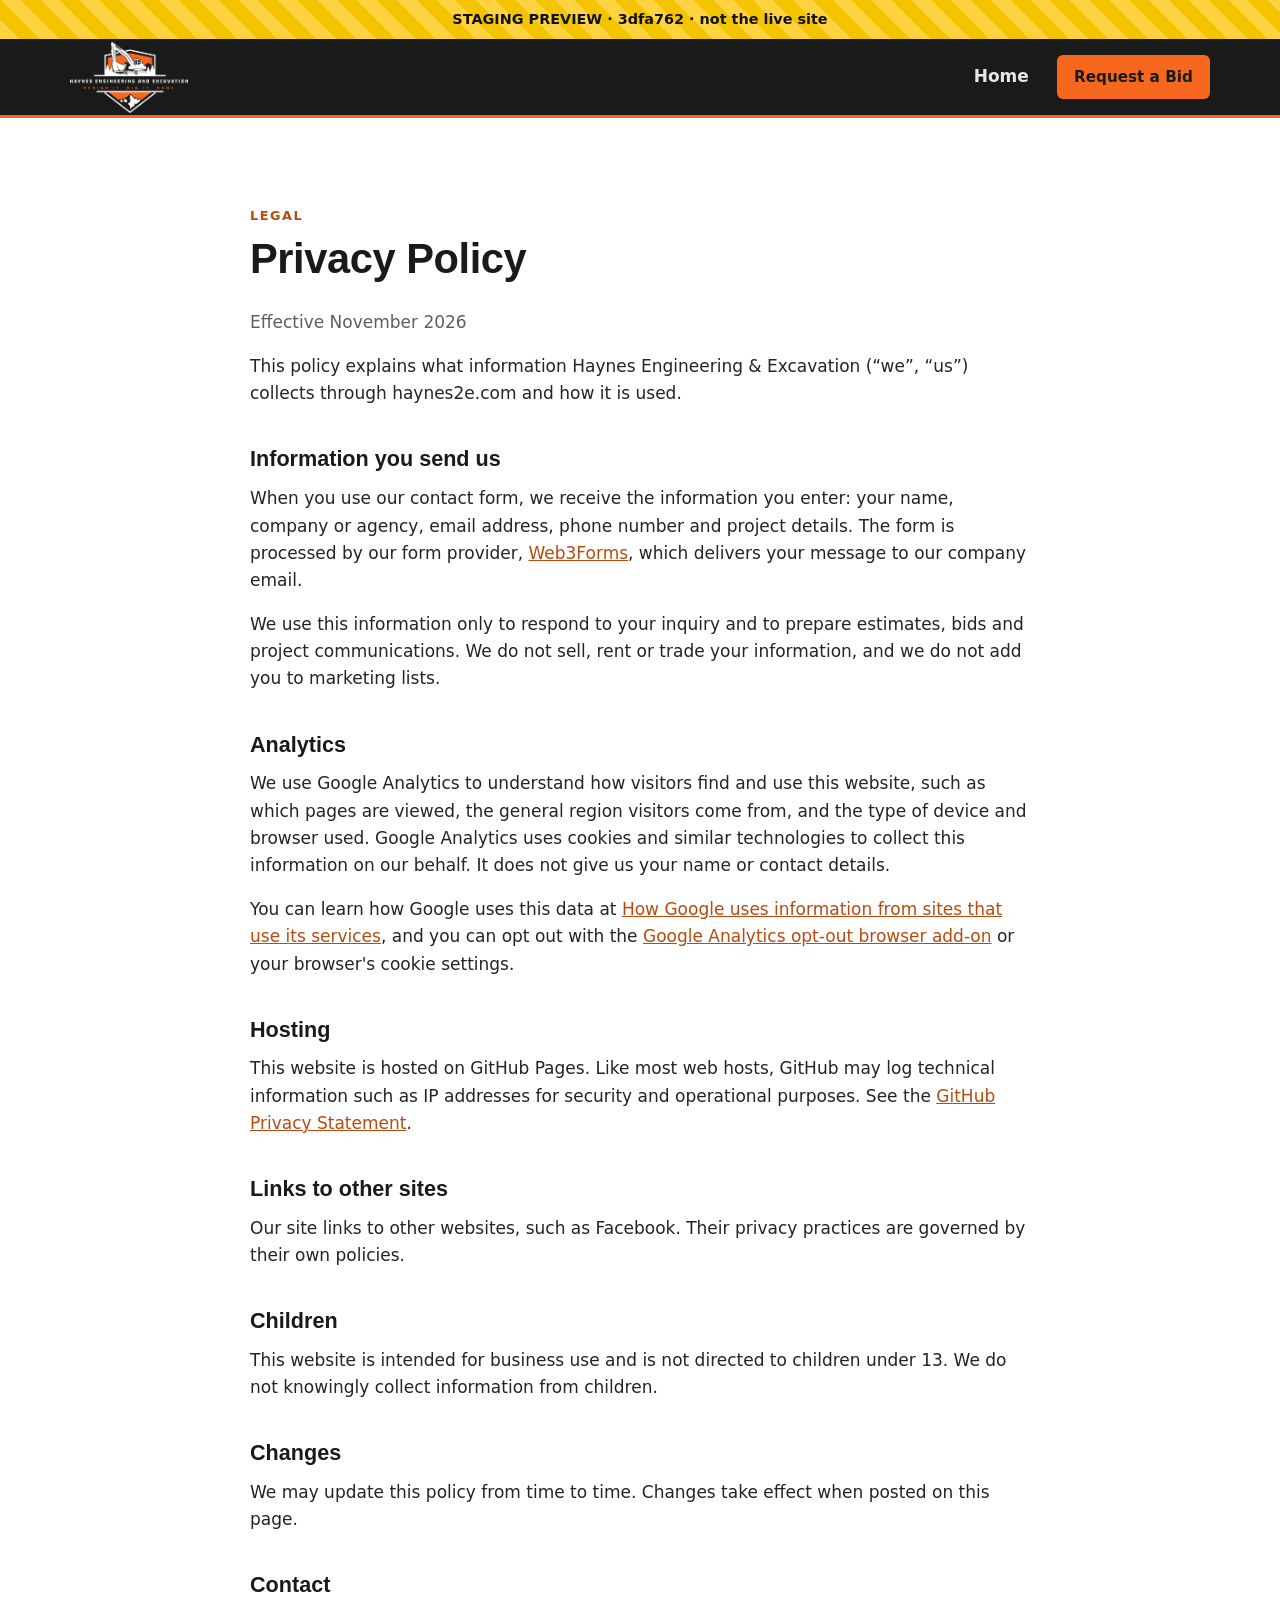
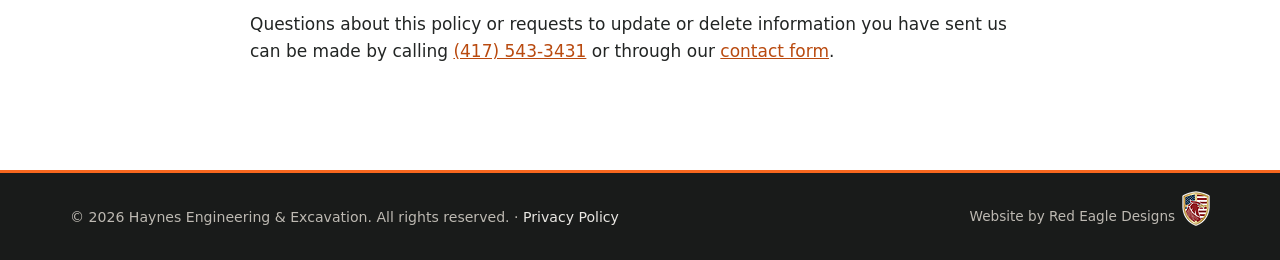
==== privacy.html @ 481f7ca0 "Deploy haynes2e/haynes2e-public@3dfa762 (demo)" ====
<!doctype html>
<html lang="en">
<head>
  <meta charset="utf-8">
  <meta name="viewport" content="width=device-width, initial-scale=1">
  <meta name="robots" content="noindex,nofollow">
  <title>Privacy Policy | Haynes Engineering &amp; Excavation</title>
  <meta name="description" content="How Haynes Engineering &amp; Excavation handles information submitted through haynes2e.com.">
  <link rel="canonical" href="https://haynes2e.com/privacy.html">
  <meta name="theme-color" content="#191b1a">
  <link rel="icon" href="favicon.png" type="image/png">
  <link rel="apple-touch-icon" href="assets/img/apple-touch-icon.png">
  <link rel="stylesheet" href="assets/css/style.css">
</head>
<body>
<div class="staging-banner">STAGING PREVIEW · 3dfa762 · not the live site</div>
<a class="skip-link" href="#main">Skip to content</a>

<header class="site-header">
  <div class="container header-inner">
    <a class="brand" href="./" aria-label="Haynes Engineering &amp; Excavation home">
      <img src="assets/img/logo-light.png" alt="Haynes Engineering and Excavation" width="160" height="96">
    </a>
    <nav class="site-nav site-nav-static" aria-label="Main">
      <a href="./">Home</a>
      <a href="./#contact" class="btn btn-primary btn-sm">Request a Bid</a>
    </nav>
  </div>
</header>

<main id="main" class="section">
  <div class="container narrow prose">
    <p class="eyebrow">Legal</p>
    <h1>Privacy Policy</h1>
    <p class="muted">Effective November 2026</p>

    <p>This policy explains what information Haynes Engineering &amp; Excavation (&ldquo;we&rdquo;, &ldquo;us&rdquo;) collects through haynes2e.com and how it is used.</p>

    <h2>Information you send us</h2>
    <p>When you use our contact form, we receive the information you enter: your name, company or agency, email address, phone number and project details. The form is processed by our form provider, <a href="https://web3forms.com/privacy" rel="noopener">Web3Forms</a>, which delivers your message to our company email.</p>
    <p>We use this information only to respond to your inquiry and to prepare estimates, bids and project communications. We do not sell, rent or trade your information, and we do not add you to marketing lists.</p>

    <h2>Analytics</h2>
    <p>We use Google Analytics to understand how visitors find and use this website, such as which pages are viewed, the general region visitors come from, and the type of device and browser used. Google Analytics uses cookies and similar technologies to collect this information on our behalf. It does not give us your name or contact details.</p>
    <p>You can learn how Google uses this data at <a href="https://policies.google.com/technologies/partner-sites" rel="noopener">How Google uses information from sites that use its services</a>, and you can opt out with the <a href="https://tools.google.com/dlpage/gaoptout" rel="noopener">Google Analytics opt-out browser add-on</a> or your browser's cookie settings.</p>

    <h2>Hosting</h2>
    <p>This website is hosted on GitHub Pages. Like most web hosts, GitHub may log technical information such as IP addresses for security and operational purposes. See the <a href="https://docs.github.com/en/site-policy/privacy-policies/github-general-privacy-statement" rel="noopener">GitHub Privacy Statement</a>.</p>

    <h2>Links to other sites</h2>
    <p>Our site links to other websites, such as Facebook. Their privacy practices are governed by their own policies.</p>

    <h2>Children</h2>
    <p>This website is intended for business use and is not directed to children under 13. We do not knowingly collect information from children.</p>

    <h2>Changes</h2>
    <p>We may update this policy from time to time. Changes take effect when posted on this page.</p>

    <h2>Contact</h2>
    <p>Questions about this policy or requests to update or delete information you have sent us can be made by calling <a href="tel:+14175433431">(417) 543-3431</a> or through our <a href="./#contact">contact form</a>.</p>
  </div>
</main>

<footer class="site-footer">
  <div class="container footer-bottom">
    <p>&copy; <span id="year">2026</span> Haynes Engineering &amp; Excavation. All rights reserved. &middot; <a href="privacy.html">Privacy Policy</a></p>
    <a class="credit" href="https://goredmo.com/" rel="noopener" target="_blank">
      <span>Website by Red Eagle Designs</span>
      <img src="assets/img/red-eagle-designs-1x.png" srcset="assets/img/red-eagle-designs-1x.png 1x, assets/img/red-eagle-designs-2x.png 2x, assets/img/red-eagle-designs-3x.png 3x" alt="" width="28" height="35" loading="lazy">
    </a>
  </div>
</footer>

<script src="assets/js/main.js" defer></script>
</body>
</html>
---- assets/css/style.css ----
/* Haynes Engineering & Excavation */
:root {
  --orange: #f7671e;
  --orange-dark: #b94a0f;     /* accessible orange for text on light backgrounds */
  --charcoal: #191b1a;
  --charcoal-2: #242725;
  --ink: #222524;
  --muted: #5b605d;
  --line: #e3e1dc;
  --bg: #ffffff;
  --bg-alt: #f5f3ef;
  --radius: 10px;
  --shadow: 0 1px 2px rgba(0,0,0,.06), 0 6px 20px rgba(0,0,0,.06);
  --font: system-ui, -apple-system, "Segoe UI", Roboto, "Helvetica Neue", Arial, sans-serif;
  --font-head: "Segoe UI", Roboto, "Helvetica Neue", Arial, system-ui, sans-serif;
}

*, *::before, *::after { box-sizing: border-box; }
html { scroll-behavior: smooth; scroll-padding-top: 84px; -webkit-text-size-adjust: 100%; }
body {
  margin: 0;
  font-family: var(--font);
  font-size: 1.0625rem;
  line-height: 1.6;
  color: var(--ink);
  background: var(--bg);
}
img { max-width: 100%; height: auto; display: block; }
a { color: var(--orange-dark); }
a:hover { color: var(--charcoal); }
h1, h2, h3 { font-family: var(--font-head); line-height: 1.2; margin: 0 0 .6em; color: var(--charcoal); }
h1 { font-size: clamp(2rem, 4.2vw, 3.1rem); font-weight: 800; letter-spacing: -.01em; }
h2 { font-size: clamp(1.6rem, 3vw, 2.3rem); font-weight: 800; }
h3 { font-size: 1.15rem; font-weight: 700; }
p { margin: 0 0 1em; }

.container { width: 100%; max-width: 1180px; margin: 0 auto; padding: 0 20px; }
.narrow { max-width: 820px; }
.sr-only, .hp {
  position: absolute !important; width: 1px; height: 1px; padding: 0; margin: -1px;
  overflow: hidden; clip: rect(0 0 0 0); white-space: nowrap; border: 0;
}
.skip-link { position: absolute; left: -9999px; top: 0; background: var(--orange); color: var(--charcoal); padding: 8px 14px; z-index: 100; }
.skip-link:focus { left: 8px; top: 8px; }
:focus-visible { outline: 3px solid var(--orange); outline-offset: 2px; }

.icon { width: 1.1em; height: 1.1em; flex: none; fill: none; stroke: currentColor; stroke-width: 2; stroke-linecap: round; stroke-linejoin: round; vertical-align: -.15em; }

/* Buttons */
.btn {
  display: inline-flex; align-items: center; gap: .5em;
  padding: .8em 1.4em; border-radius: 6px; border: 2px solid transparent;
  font-weight: 700; font-size: 1rem; text-decoration: none; cursor: pointer;
  transition: background-color .15s, color .15s, border-color .15s;
}
.btn-sm { padding: .5em 1em; font-size: .95rem; }
.btn-primary { background: var(--orange); color: var(--charcoal); }
.btn-primary:hover { background: #ff8240; color: var(--charcoal); }
.btn-primary:disabled { background: #c9c6c0; color: #555; cursor: not-allowed; }
.btn-outline { border-color: rgba(255,255,255,.55); color: #fff; }
.btn-outline:hover { border-color: #fff; background: rgba(255,255,255,.08); color: #fff; }
.btn-outline-dark { border-color: var(--charcoal); color: var(--charcoal); }

.eyebrow {
  text-transform: uppercase; letter-spacing: .12em; font-size: .8rem; font-weight: 700;
  color: var(--orange-dark); margin-bottom: .6em;
}

/* Header */
.site-header {
  position: sticky; top: 0; z-index: 50;
  background: var(--charcoal); border-bottom: 3px solid var(--orange);
}
.header-inner { display: flex; align-items: center; justify-content: space-between; min-height: 76px; gap: 16px; }
.brand img { width: 118px; height: auto; }
.site-nav { display: flex; align-items: center; gap: 28px; }
.site-nav a:not(.btn) { color: #e9e7e3; text-decoration: none; font-weight: 600; }
.site-nav a:not(.btn):hover { color: var(--orange); }
.nav-toggle { display: none; background: none; border: 0; padding: 10px; cursor: pointer; }
.nav-toggle .bar { display: block; width: 26px; height: 3px; margin: 5px 0; background: #fff; border-radius: 2px; transition: transform .2s, opacity .2s; }
.nav-toggle[aria-expanded="true"] .bar:nth-child(2) { transform: translateY(8px) rotate(45deg); }
.nav-toggle[aria-expanded="true"] .bar:nth-child(3) { opacity: 0; }
.nav-toggle[aria-expanded="true"] .bar:nth-child(4) { transform: translateY(-8px) rotate(-45deg); }

/* Hero */
.hero { background: linear-gradient(160deg, var(--charcoal) 0%, var(--charcoal-2) 100%); color: #e9e7e3; padding: 72px 0 80px; }
.hero h1 { color: #fff; }
.hero .eyebrow { color: var(--orange); }
.hero-inner { display: grid; grid-template-columns: 1.1fr 1fr; gap: 56px; align-items: center; }
.lead { font-size: 1.15rem; color: #cfccc6; max-width: 38em; }
.hero-actions { display: flex; flex-wrap: wrap; gap: 14px; margin: 28px 0 22px; }
.tagline { font-weight: 700; letter-spacing: .14em; text-transform: uppercase; font-size: .85rem; color: var(--orange); margin: 0; }
.hero-media { margin: 0; }
.hero-media img { border-radius: var(--radius); box-shadow: 0 20px 50px rgba(0,0,0,.45); aspect-ratio: 4/3; object-fit: cover; width: 100%; }

/* Stats */
.stats { background: var(--orange); color: var(--charcoal); }
.stats-grid { display: grid; grid-template-columns: repeat(4, 1fr); }
.stats-grid > div { padding: 22px 16px; text-align: center; display: flex; flex-direction: column; }
.stats-grid > div + div { border-left: 1px solid rgba(25,27,26,.2); }
.stats strong { font-size: 1.2rem; font-weight: 800; }
.stats span { font-size: .92rem; }

/* Sections */
.section { padding: 88px 0; }
.section-alt { background: var(--bg-alt); }
.section-dark { background: var(--charcoal); color: #dedbd5; }
.section-dark h2 { color: #fff; }
.section-dark .eyebrow { color: var(--orange); }
.section-head { max-width: 720px; margin-bottom: 44px; }
.section-head p:last-child { color: var(--muted); }
.section-dark .section-head p:last-child { color: #bdb9b2; }

/* Service cards */
.cards { display: grid; grid-template-columns: repeat(4, 1fr); gap: 22px; }
.card {
  background: #fff; border: 1px solid var(--line); border-top: 4px solid var(--orange);
  border-radius: var(--radius); padding: 26px 22px; box-shadow: var(--shadow);
}
.card-icon { width: 38px; height: 38px; fill: none; stroke: var(--orange-dark); stroke-width: 1.7; stroke-linecap: round; stroke-linejoin: round; margin-bottom: 14px; }
.card p { color: var(--muted); font-size: .97rem; margin: 0; }

/* Projects */
.projects { display: grid; grid-template-columns: repeat(4, 1fr); gap: 20px; }
.project { margin: 0; background: #fff; border-radius: var(--radius); overflow: hidden; box-shadow: var(--shadow); }
.project img { aspect-ratio: 4/5; object-fit: cover; width: 100%; }
.project figcaption { padding: 14px 16px 18px; display: flex; flex-direction: column; }
.project figcaption strong { color: var(--charcoal); }
.project figcaption span { color: var(--muted); font-size: .95rem; }

/* About */
.about { display: grid; grid-template-columns: 1.15fr 1fr; gap: 56px; align-items: center; }
.about-media { margin: 0; }
.about-media img { border-radius: var(--radius); box-shadow: var(--shadow); }
.checklist { list-style: none; padding: 0; margin: 24px 0 0; display: grid; grid-template-columns: 1fr 1fr; gap: 10px 20px; }
.checklist li { display: flex; gap: .6em; align-items: flex-start; font-weight: 600; }
.checklist .icon { color: var(--orange-dark); stroke-width: 3; margin-top: .25em; }

/* Credentials (future) */
.credentials { display: grid; grid-template-columns: repeat(auto-fit, minmax(240px, 1fr)); gap: 16px; margin: 0 0 28px; }
.credentials div { background: #fff; border: 1px solid var(--line); border-radius: var(--radius); padding: 16px 18px; }
.credentials dt { font-weight: 700; font-size: .85rem; text-transform: uppercase; letter-spacing: .06em; color: var(--muted); }
.credentials dd { margin: 4px 0 0; font-weight: 600; }

/* Testimonials */
.quotes { display: grid; grid-template-columns: repeat(2, 1fr); gap: 22px; }
.quotes blockquote {
  margin: 0; padding: 26px 28px; background: var(--charcoal-2);
  border-left: 4px solid var(--orange); border-radius: var(--radius);
}
.quotes p { color: #e9e7e3; font-size: 1.02rem; }
.quotes p::before { content: "\201C"; }
.quotes p::after { content: "\201D"; }
.quotes footer { color: var(--orange); font-weight: 700; }
.quotes footer::before { content: "\2014\00a0"; }

/* FAQ */
details { border-bottom: 1px solid var(--line); }
details:first-of-type { border-top: 1px solid var(--line); }
summary {
  cursor: pointer; list-style: none; padding: 20px 40px 20px 0; position: relative;
  font-weight: 700; font-size: 1.08rem; color: var(--charcoal);
}
summary::-webkit-details-marker { display: none; }
summary::after {
  content: "+"; position: absolute; right: 6px; top: 50%; transform: translateY(-50%);
  font-size: 1.6rem; font-weight: 400; color: var(--orange-dark);
}
details[open] summary::after { content: "\2212"; }
details p { color: var(--muted); padding-right: 40px; }

/* Contact */
.contact { display: grid; grid-template-columns: 1fr 1.4fr; gap: 56px; align-items: start; }
.info-list { list-style: none; padding: 0; margin: 28px 0 0; display: grid; gap: 16px; }
.info-list li { display: flex; gap: .75em; align-items: flex-start; font-weight: 600; }
.info-list .icon { color: var(--orange-dark); width: 1.3em; height: 1.3em; margin-top: .1em; }
.info-list a { color: var(--charcoal); text-decoration: none; font-size: 1.15rem; }
.info-list a:hover { color: var(--orange-dark); }
.contact-form {
  background: #fff; border-radius: var(--radius); padding: 32px; box-shadow: var(--shadow);
  border: 1px solid var(--line);
}
.field-row { display: grid; grid-template-columns: 1fr 1fr; gap: 18px; }
.field { margin-bottom: 18px; display: flex; flex-direction: column; }
.field label { font-weight: 600; font-size: .95rem; margin-bottom: 6px; }
.field label span { color: var(--orange-dark); }
.field input, .field textarea {
  font: inherit; font-size: 1rem; padding: .7em .8em; border: 1px solid #c9c6c0; border-radius: 6px;
  background: #fff; color: var(--ink); width: 100%;
}
.field input:focus, .field textarea:focus { outline: none; border-color: var(--orange-dark); box-shadow: 0 0 0 3px rgba(247,103,30,.25); }
.field textarea { resize: vertical; min-height: 140px; }
.field .invalid { border-color: #b3261e; }
.form-status { margin: 14px 0 0; font-weight: 600; min-height: 1.5em; }
.form-status.ok { color: #1f6f3a; }
.form-status.err { color: #b3261e; }
.form-status.note { color: var(--muted); }

/* Footer */
.site-footer { background: var(--charcoal); color: #bdb9b2; padding: 56px 0 0; font-size: .97rem; border-top: 3px solid var(--orange); }
.footer-inner { display: grid; grid-template-columns: 1.4fr 1fr 1fr; gap: 40px; padding-bottom: 36px; }
.site-footer img { width: 130px; margin-bottom: 16px; }
.site-footer h3 { color: #fff; font-size: 1rem; text-transform: uppercase; letter-spacing: .08em; }
.site-footer ul { list-style: none; padding: 0; margin: 0; display: grid; gap: 8px; }
.site-footer a { color: #e9e7e3; text-decoration: none; display: inline-flex; align-items: center; gap: .4em; }
.site-footer a:hover { color: var(--orange); }
.footer-bottom { border-top: 1px solid #333634; padding: 18px 20px; }
.footer-bottom { display: flex; flex-wrap: wrap; align-items: center; justify-content: space-between; gap: 12px 24px; }
.footer-bottom p { margin: 0; font-size: .88rem; }
.site-footer .credit { gap: .5em; font-size: .85rem; color: #bdb9b2; }
.site-footer .credit img { width: 28px; height: 35px; }
.site-footer .credit:hover { color: #fff; }

/* Simple content pages (privacy) */
.prose h1 { font-size: clamp(1.9rem, 3.4vw, 2.6rem); }
.prose h2 { font-size: 1.35rem; margin-top: 1.8em; }
.prose .muted { color: var(--muted); }
.site-footer .footer-bottom:first-child { border-top: 0; padding-top: 0; }
.site-footer:has(.footer-bottom:first-child) { padding-top: 18px; }

/* Staging banner (only injected on the staging site) */
.staging-banner {
  background: repeating-linear-gradient(45deg, #ffd23f, #ffd23f 14px, #f5c400 14px, #f5c400 28px);
  color: #111; text-align: center; font-weight: 700; padding: 8px 16px; font-size: .9rem;
}

/* Responsive */
@media (max-width: 1024px) {
  .cards { grid-template-columns: repeat(2, 1fr); }
  .projects { grid-template-columns: repeat(2, 1fr); }
}
@media (max-width: 860px) {
  .nav-toggle { display: block; }
  .site-nav {
    display: none; position: absolute; left: 0; right: 0; top: 100%;
    flex-direction: column; align-items: stretch; gap: 0;
    background: var(--charcoal); border-bottom: 3px solid var(--orange); padding: 8px 20px 20px;
  }
  .site-nav.open { display: flex; }
  .site-nav.site-nav-static { display: flex; position: static; flex-direction: row; align-items: center; gap: 16px; padding: 0; border: 0; background: none; }
  .site-nav.site-nav-static a:not(.btn) { padding: 0; border: 0; }
  .site-nav.site-nav-static .btn { margin-top: 0; }
  .site-nav a:not(.btn) { padding: 12px 0; border-bottom: 1px solid #333634; }
  .site-nav .btn { margin-top: 14px; justify-content: center; }
  .header-inner { position: relative; }
  .hero { padding: 48px 0 56px; }
  .hero-inner, .about, .contact { grid-template-columns: 1fr; gap: 36px; }
  .stats-grid { grid-template-columns: repeat(2, 1fr); }
  .stats-grid > div:nth-child(3) { border-left: 0; }
  .stats-grid > div:nth-child(n+3) { border-top: 1px solid rgba(25,27,26,.2); }
  .quotes { grid-template-columns: 1fr; }
  .footer-inner { grid-template-columns: 1fr; gap: 28px; }
  .section { padding: 64px 0; }
}
@media (max-width: 560px) {
  .container { padding: 0 16px; }
  .cards, .projects, .checklist, .field-row { grid-template-columns: 1fr; }
  .field-row { gap: 0; }
  .contact-form { padding: 22px 18px; }
  .hero-actions .btn { flex: 1 1 100%; justify-content: center; }
}
@media (prefers-reduced-motion: reduce) {
  html { scroll-behavior: auto; }
  * { transition: none !important; }
}
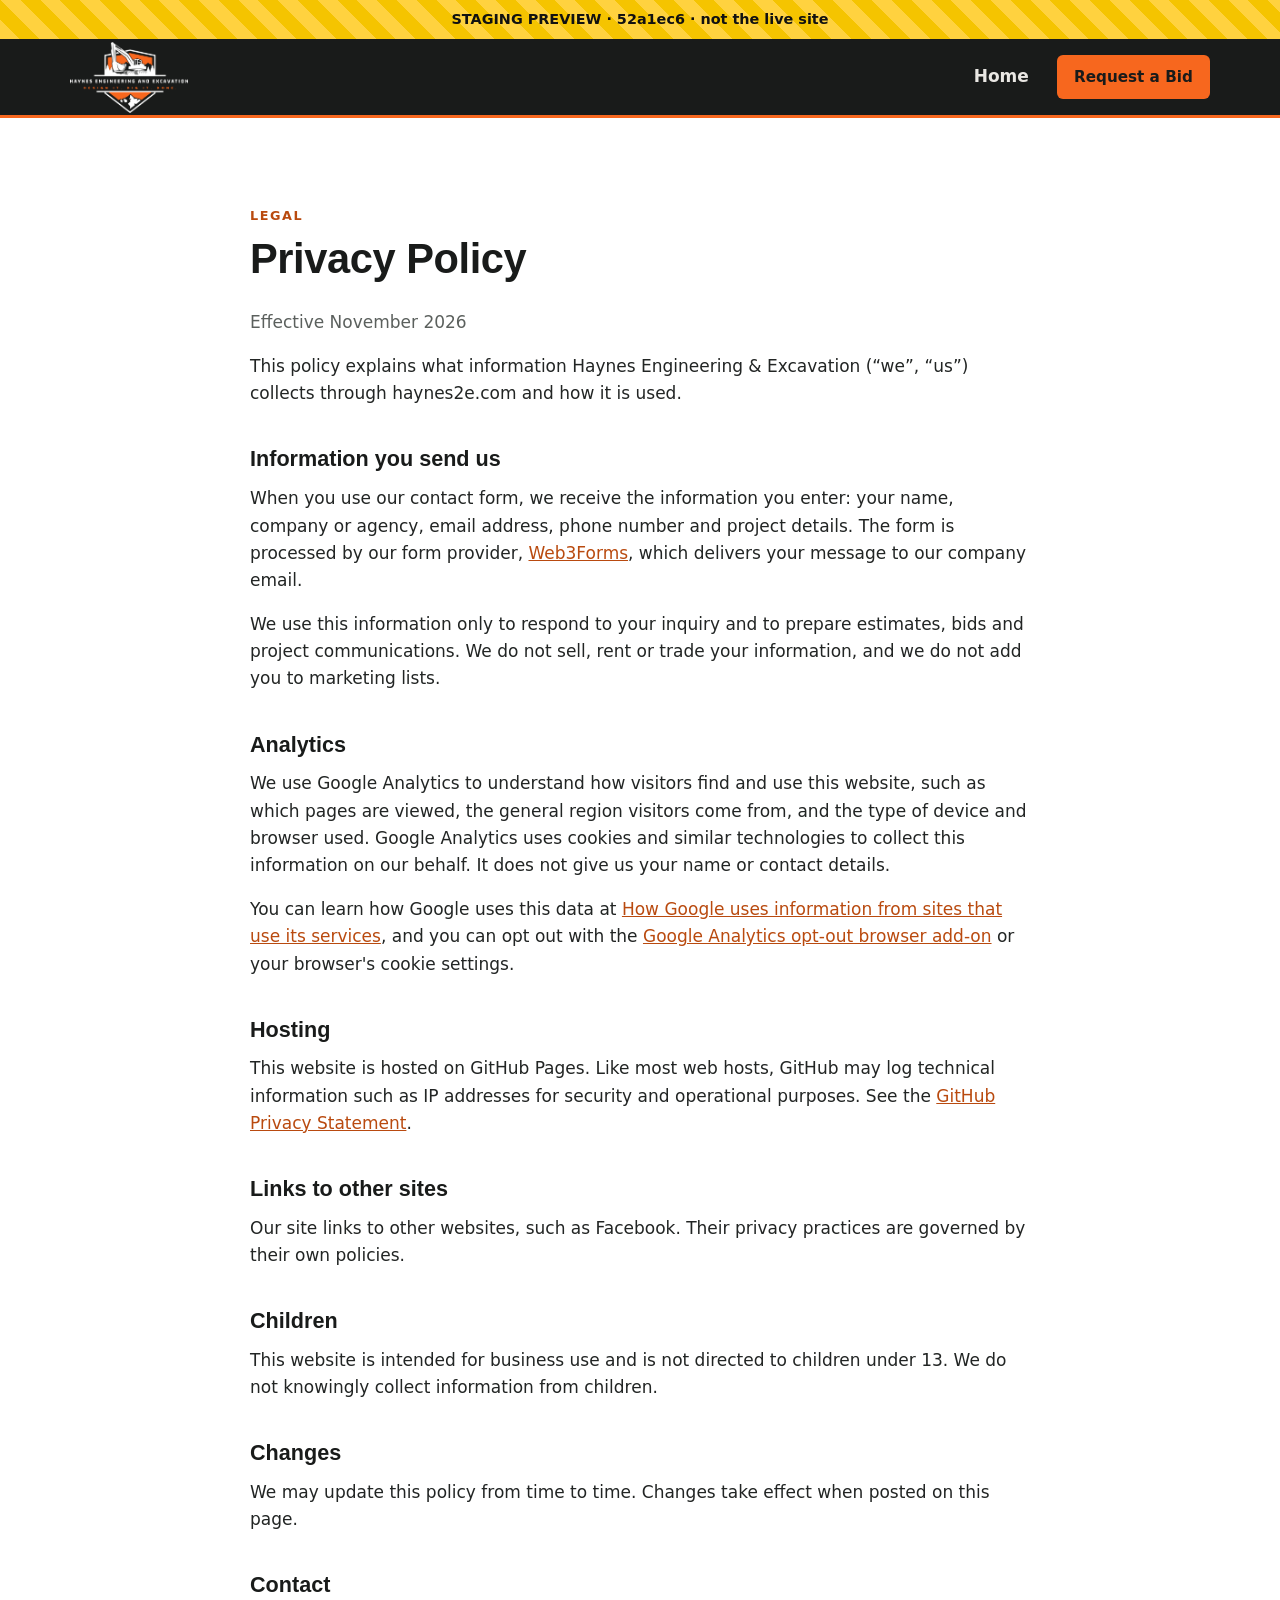
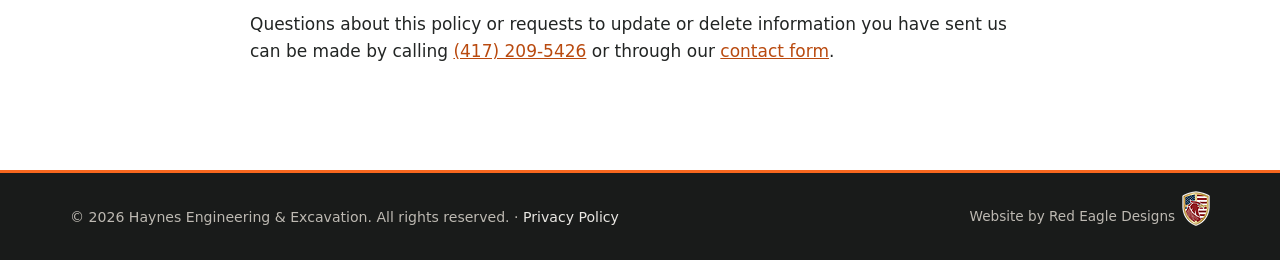
==== commit b9e279ff: "Deploy haynes2e/haynes2e-public@52a1ec6 (demo)" ====
--- a/privacy.html
+++ b/privacy.html
@@ -13,7 +13,7 @@
   <link rel="stylesheet" href="assets/css/style.css">
 </head>
 <body>
-<div class="staging-banner">STAGING PREVIEW · 3dfa762 · not the live site</div>
+<div class="staging-banner">STAGING PREVIEW · 52a1ec6 · not the live site</div>
 <a class="skip-link" href="#main">Skip to content</a>
 
 <header class="site-header">
@@ -57,7 +57,7 @@
     <p>We may update this policy from time to time. Changes take effect when posted on this page.</p>
 
     <h2>Contact</h2>
-    <p>Questions about this policy or requests to update or delete information you have sent us can be made by calling <a href="tel:+14175433431">(417) 543-3431</a> or through our <a href="./#contact">contact form</a>.</p>
+    <p>Questions about this policy or requests to update or delete information you have sent us can be made by calling <a href="tel:+14172095426">(417) 209-5426</a> or through our <a href="./#contact">contact form</a>.</p>
   </div>
 </main>
 
--- a/assets/css/style.css
+++ b/assets/css/style.css
@@ -86,12 +86,12 @@
 .hero { background: linear-gradient(160deg, var(--charcoal) 0%, var(--charcoal-2) 100%); color: #e9e7e3; padding: 72px 0 80px; }
 .hero h1 { color: #fff; }
 .hero .eyebrow { color: var(--orange); }
-.hero-inner { display: grid; grid-template-columns: 1.1fr 1fr; gap: 56px; align-items: center; }
+.hero-inner { display: grid; grid-template-columns: 1fr 1.15fr; gap: 48px; align-items: center; }
 .lead { font-size: 1.15rem; color: #cfccc6; max-width: 38em; }
-.hero-actions { display: flex; flex-wrap: wrap; gap: 14px; margin: 28px 0 22px; }
-.tagline { font-weight: 700; letter-spacing: .14em; text-transform: uppercase; font-size: .85rem; color: var(--orange); margin: 0; }
+.hero-actions { display: flex; flex-wrap: wrap; gap: 14px; margin: 28px 0 0; }
+.tagline { font-weight: 800; letter-spacing: .16em; text-transform: uppercase; font-size: clamp(1.15rem, 2vw, 1.6rem); line-height: 1.2; color: var(--orange); margin: 0 0 18px; text-align: center; }
 .hero-media { margin: 0; }
-.hero-media img { border-radius: var(--radius); box-shadow: 0 20px 50px rgba(0,0,0,.45); aspect-ratio: 4/3; object-fit: cover; width: 100%; }
+.hero-media img { border-radius: var(--radius); box-shadow: 0 20px 50px rgba(0,0,0,.45); width: 100%; height: auto; }
 
 /* Stats */
 .stats { background: var(--orange); color: var(--charcoal); }
